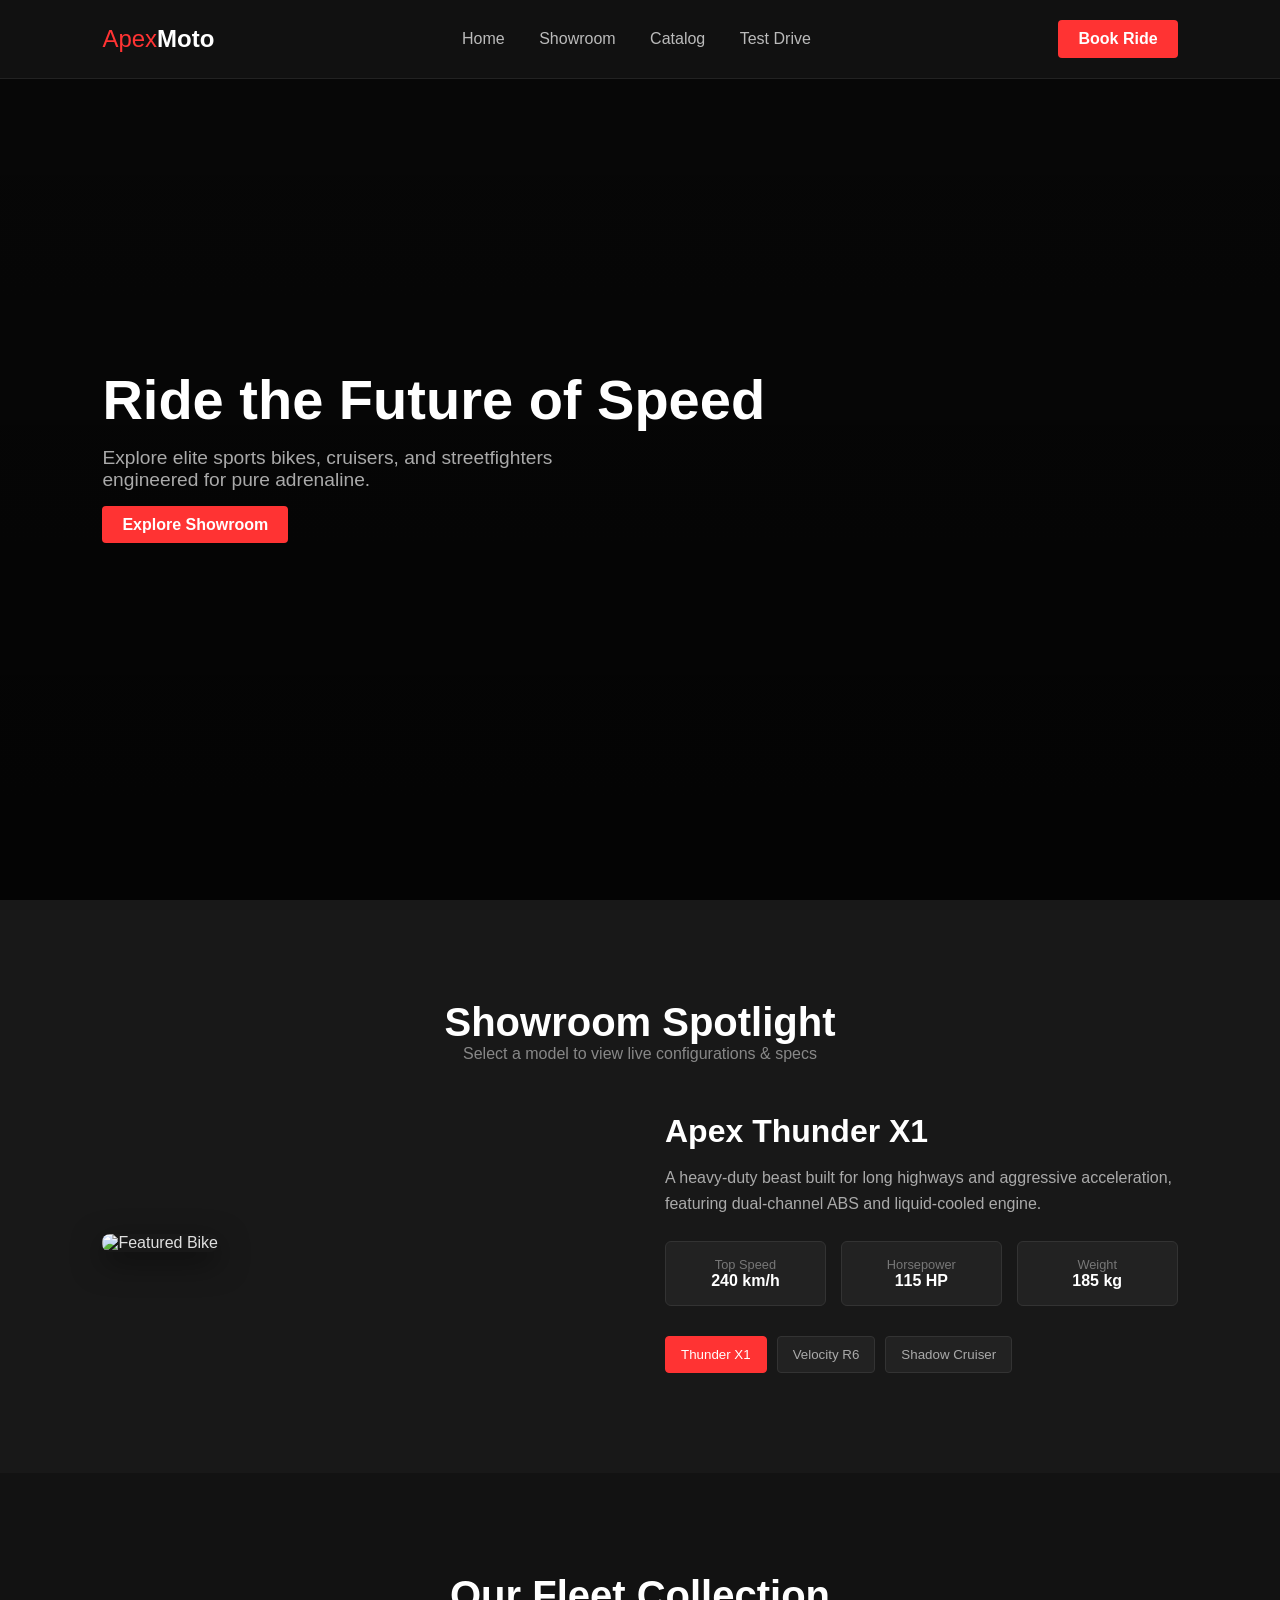
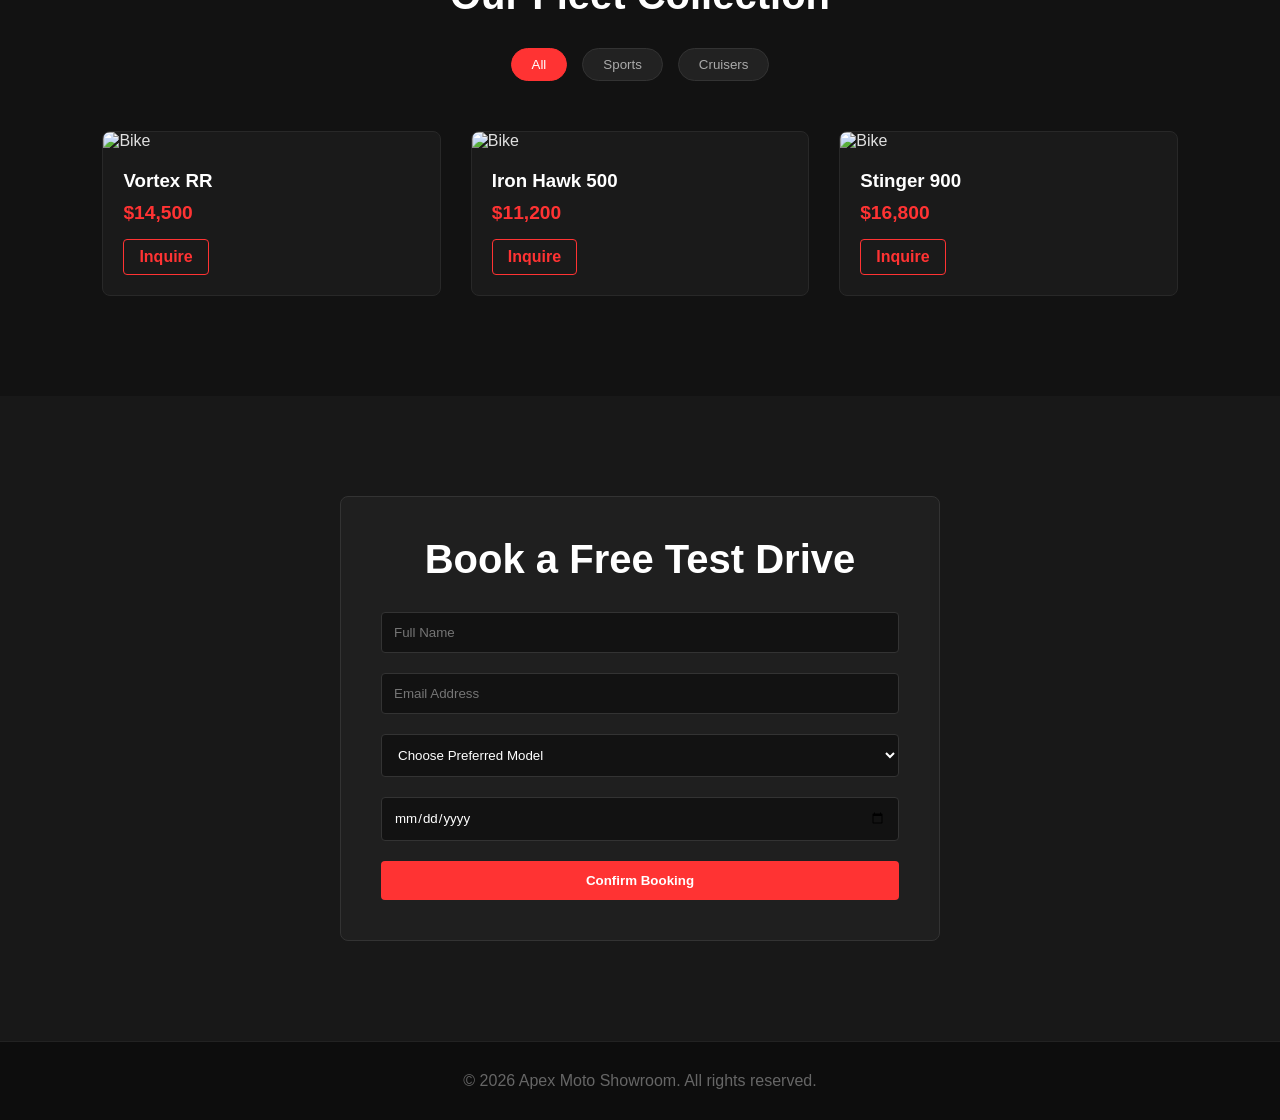
==== index.html @ da9d75af "Rename sample.html to index.html" ====
<!DOCTYPE html>
<html lang="en">
<head>
    <meta charset="UTF-8">
    <meta name="viewport" content="width=device-width, initial-scale=1.0">
    <title>Apex Moto | Premium Bike Showroom</title>
    <link rel="stylesheet" href="style.css">
    <!-- FontAwesome for Icons -->
    <link rel="stylesheet" href="https://cloudflare.com">
</head>
<body>

    <!-- Header / Navbar -->
    <header class="navbar">
        <div class="logo">
            <i class="fa-solid fa-motorcycle"></i> Apex<strong>Moto</strong>
        </div>
        <nav class="nav-links">
            <a href="#home">Home</a>
            <a href="#showroom">Showroom</a>
            <a href="#catalog">Catalog</a>
            <a href="#testdrive">Test Drive</a>
        </nav>
        <a href="#testdrive" class="cta-btn">Book Ride</a>
    </header>

    <!-- Hero Section -->
    <section id="home" class="hero">
        <div class="hero-content">
            <h1>Ride the Future of Speed</h1>
            <p>Explore elite sports bikes, cruisers, and streetfighters engineered for pure adrenaline.</p>
            <a href="#showroom" class="btn-primary">Explore Showroom</a>
        </div>
    </section>

    <!-- Interactive Showroom / Spotlight -->
    <section id="showroom" class="showroom-section">
        <h2>Showroom Spotlight</h2>
        <p class="section-subtitle">Select a model to view live configurations & specs</p>
        
        <div class="showroom-container">
            <div class="bike-display">
                <img id="active-bike-img" src="https://unsplash.com" alt="Featured Bike">
            </div>
            <div class="bike-details">
                <h3 id="bike-title">Apex Thunder X1</h3>
                <p id="bike-desc">A heavy-duty beast built for long highways and aggressive acceleration, featuring dual-channel ABS and liquid-cooled engine.</p>
                
                <div class="specs-grid">
                    <div class="spec-card">
                        <i class="fa-solid fa-gauge-high"></i>
                        <span>Top Speed</span>
                        <strong id="spec-speed">240 km/h</strong>
                    </div>
                    <div class="spec-card">
                        <i class="fa-solid fa-bolt"></i>
                        <span>Horsepower</span>
                        <strong id="spec-hp">115 HP</strong>
                    </div>
                    <div class="spec-card">
                        <i class="fa-solid fa-weight-scale"></i>
                        <span>Weight</span>
                        <strong id="spec-weight">185 kg</strong>
                    </div>
                </div>

                <div class="model-selector">
                    <button class="model-btn active" onclick="changeBike('thunder')">Thunder X1</button>
                    <button class="model-btn" onclick="changeBike('velocity')">Velocity R6</button>
                    <button class="model-btn" onclick="changeBike('shadow')">Shadow Cruiser</button>
                </div>
            </div>
        </div>
    </section>

    <!-- Filterable Catalog -->
    <section id="catalog" class="catalog-section">
        <h2>Our Fleet Collection</h2>
        <div class="filter-buttons">
            <button class="filter-btn active" onclick="filterCatalog('all')">All</button>
            <button class="filter-btn" onclick="filterCatalog('sports')">Sports</button>
            <button class="filter-btn" onclick="filterCatalog('cruiser')">Cruisers</button>
        </div>

        <div class="catalog-grid">
            <div class="catalog-card" data-category="sports">
                <img src="https://unsplash.com" alt="Bike">
                <div class="card-body">
                    <h3>Vortex RR</h3>
                    <p class="price">$14,500</p>
                    <a href="#testdrive" class="btn-outline">Inquire</a>
                </div>
            </div>
            <div class="catalog-card" data-category="cruiser">
                <img src="https://unsplash.com" alt="Bike">
                <div class="card-body">
                    <h3>Iron Hawk 500</h3>
                    <p class="price">$11,200</p>
                    <a href="#testdrive" class="btn-outline">Inquire</a>
                </div>
            </div>
            <div class="catalog-card" data-category="sports">
                <img src="https://unsplash.com" alt="Bike">
                <div class="card-body">
                    <h3>Stinger 900</h3>
                    <p class="price">$16,800</p>
                    <a href="#testdrive" class="btn-outline">Inquire</a>
                </div>
            </div>
        </div>
    </section>

    <!-- Test Drive Booking Form -->
    <section id="testdrive" class="testdrive-section">
        <div class="form-container">
            <h2>Book a Free Test Drive</h2>
            <form id="booking-form" onsubmit="handleBooking(event)">
                <div class="input-group">
                    <input type="text" id="name" placeholder="Full Name" required>
                </div>
                <div class="input-group">
                    <input type="email" id="email" placeholder="Email Address" required>
                </div>
                <div class="input-group">
                    <select id="selected-model" required>
                        <option value="">Choose Preferred Model</option>
                        <option value="Thunder X1">Apex Thunder X1</option>
                        <option value="Velocity R6">Velocity R6</option>
                        <option value="Shadow Cruiser">Shadow Cruiser</option>
                    </select>
                </div>
                <div class="input-group">
                    <input type="date" id="ride-date" required>
                </div>
                <button type="submit" class="btn-primary full-width">Confirm Booking</button>
            </form>
        </div>
    </section>

    <!-- Footer -->
    <footer>
        <p>&copy; 2026 Apex Moto Showroom. All rights reserved.</p>
    </footer>

    <script src="script.js"></script>
</body>
</html>
---- style.css ----
* {
    margin: 0;
    padding: 0;
    box-sizing: border-box;
    font-family: 'Segoe UI', Tahoma, Geneva, Verdana, sans-serif;
    scroll-behavior: smooth;
}

body {
    background-color: #121212;
    color: #e0e0e0;
}

/* Navbar */
.navbar {
    position: fixed;
    top: 0;
    left: 0;
    width: 100%;
    display: flex;
    justify-content: space-between;
    align-items: center;
    padding: 20px 8%;
    background: rgba(18, 18, 18, 0.95);
    border-bottom: 1px solid #222;
    z-index: 1000;
}

.logo {
    font-size: 1.5rem;
    color: #ff3333;
}

.logo strong {
    color: #fff;
}

.nav-links a {
    color: #bbb;
    text-decoration: none;
    margin: 0 15px;
    transition: color 0.3s;
}

.nav-links a:hover {
    color: #ff3333;
}

.cta-btn, .btn-primary {
    background-color: #ff3333;
    color: #fff;
    padding: 10px 20px;
    border-radius: 4px;
    text-decoration: none;
    font-weight: 600;
    border: none;
    cursor: pointer;
    transition: background 0.3s;
}

.cta-btn:hover, .btn-primary:hover {
    background-color: #e02828;
}

/* Hero Section */
.hero {
    height: 100vh;
    background: linear-gradient(rgba(0,0,0,0.6), rgba(0,0,0,0.8)), url('https://unsplash.com') center/cover no-repeat;
    display: flex;
    align-items: center;
    padding: 0 8%;
}

.hero-content h1 {
    font-size: 3.5rem;
    color: #fff;
    margin-bottom: 15px;
}

.hero-content p {
    font-size: 1.2rem;
    color: #aaa;
    margin-bottom: 25px;
    max-width: 500px;
}

/* Showroom Section */
.showroom-section {
    padding: 100px 8%;
    background-color: #181818;
}

.showroom-section h2, .catalog-section h2, .testdrive-section h2 {
    font-size: 2.5rem;
    text-align: center;
    color: #fff;
}

.section-subtitle {
    text-align: center;
    color: #888;
    margin-bottom: 50px;
}

.showroom-container {
    display: flex;
    gap: 50px;
    align-items: center;
}

.bike-display {
    flex: 1;
}

.bike-display img {
    width: 100%;
    border-radius: 8px;
    box-shadow: 0 10px 30px rgba(0,0,0,0.5);
    transition: opacity 0.4s ease;
}

.bike-details {
    flex: 1;
}

.bike-details h3 {
    font-size: 2rem;
    color: #fff;
    margin-bottom: 15px;
}

.bike-details p {
    color: #aaa;
    margin-bottom: 25px;
    line-height: 1.6;
}

.specs-grid {
    display: flex;
    gap: 15px;
    margin-bottom: 30px;
}

.spec-card {
    background: #222;
    padding: 15px;
    border-radius: 6px;
    flex: 1;
    text-align: center;
    border: 1px solid #333;
}

.spec-card i {
    color: #ff3333;
    font-size: 1.2rem;
    margin-bottom: 5px;
}

.spec-card span {
    display: block;
    font-size: 0.8rem;
    color: #777;
}

.spec-card strong {
    color: #fff;
    font-size: 1rem;
}

.model-selector {
    display: flex;
    gap: 10px;
}

.model-btn {
    background: #222;
    border: 1px solid #333;
    color: #aaa;
    padding: 10px 15px;
    border-radius: 4px;
    cursor: pointer;
    transition: all 0.3s;
}

.model-btn.active, .model-btn:hover {
    background: #ff3333;
    color: #fff;
    border-color: #ff3333;
}

/* Catalog Section */
.catalog-section {
    padding: 100px 8%;
}

.filter-buttons {
    display: flex;
    justify-content: center;
    gap: 15px;
    margin: 30px 0 50px;
}

.filter-btn {
    background: #222;
    color: #aaa;
    border: 1px solid #333;
    padding: 8px 20px;
    border-radius: 20px;
    cursor: pointer;
}

.filter-btn.active, .filter-btn:hover {
    background: #ff3333;
    color: #fff;
    border-color: #ff3333;
}

.catalog-grid {
    display: grid;
    grid-template-columns: repeat(auto-fit, minmax(280px, 1fr));
    gap: 30px;
}

.catalog-card {
    background: #1a1a1a;
    border-radius: 8px;
    overflow: hidden;
    border: 1px solid #282828;
    transition: transform 0.3s;
}

.catalog-card:hover {
    transform: translateY(-5px);
}

.catalog-card img {
    width: 100%;
    height: 200px;
    object-fit: cover;
}

.card-body {
    padding: 20px;
}

.card-body h3 {
    color: #fff;
    margin-bottom: 10px;
}

.card-body .price {
    color: #ff3333;
    font-size: 1.2rem;
    font-weight: bold;
    margin-bottom: 15px;
}

.btn-outline {
    display: inline-block;
    border: 1px solid #ff3333;
    color: #ff3333;
    padding: 8px 15px;
    border-radius: 4px;
    text-decoration: none;
    font-weight: 600;
    transition: all 0.3s;
}

.btn-outline:hover {
    background: #ff3333;
    color: #fff;
}

/* Test Drive Section */
.testdrive-section {
    padding: 100px 8%;
    background-color: #181818;
}

.form-container {
    max-width: 600px;
    margin: 0 auto;
    background: #1f1f1f;
    padding: 40px;
    border-radius: 8px;
    border: 1px solid #333;
}

.testdrive-section h2 {
    margin-bottom: 30px;
}

.input-group {
    margin-bottom: 20px;
}

.input-group input, .input-group select {
    width: 100%;
    padding: 12px;
    background: #121212;
    border: 1px solid #333;
    border-radius: 4px;
    color: #fff;
}

.full-width {
    width: 100%;
    padding: 12px;
}

footer {
    text-align: center;
    padding: 30px;
    background: #0d0d0d;
    color: #666;
    border-top: 1px solid #222;
}
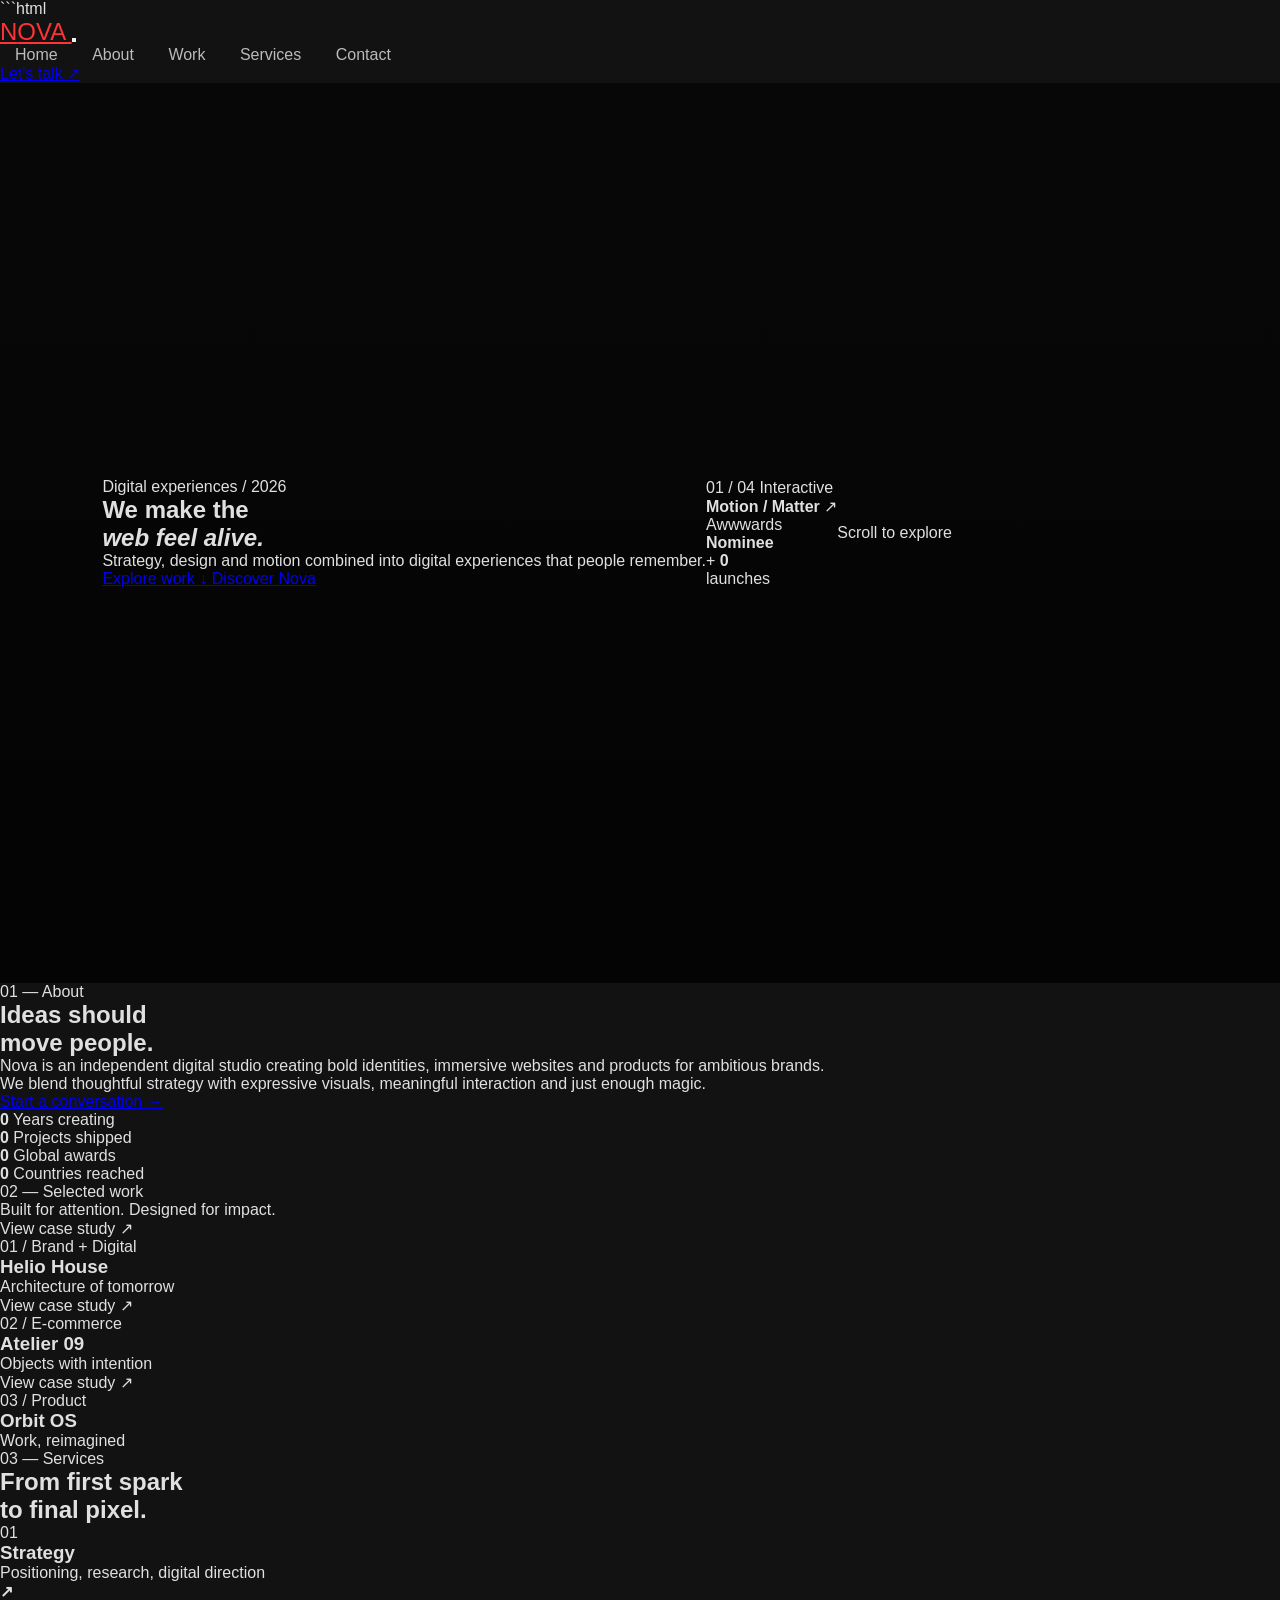
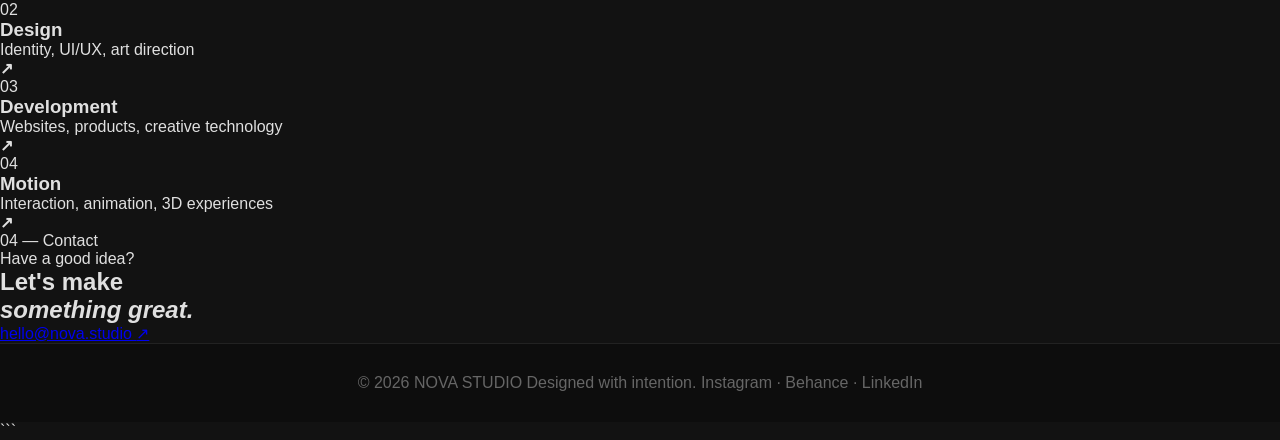
==== commit cc1b5f37: "Update index.html" ====
--- a/index.html
+++ b/index.html
@@ -1,147 +1,479 @@
+```html
 <!DOCTYPE html>
 <html lang="en">
 <head>
-    <meta charset="UTF-8">
-    <meta name="viewport" content="width=device-width, initial-scale=1.0">
-    <title>Apex Moto | Premium Bike Showroom</title>
-    <link rel="stylesheet" href="style.css">
-    <!-- FontAwesome for Icons -->
-    <link rel="stylesheet" href="https://cloudflare.com">
+  <meta charset="UTF-8">
+  <meta name="viewport" content="width=device-width, initial-scale=1.0">
+
+  <meta
+    name="description"
+    content="Nova — Creative Digital Studio"
+  >
+
+  <title>Nova — Creative Digital Studio</title>
+
+  <link rel="stylesheet" href="style.css">
 </head>
+
 <body>
 
-    <!-- Header / Navbar -->
-    <header class="navbar">
-        <div class="logo">
-            <i class="fa-solid fa-motorcycle"></i> Apex<strong>Moto</strong>
-        </div>
-        <nav class="nav-links">
-            <a href="#home">Home</a>
-            <a href="#showroom">Showroom</a>
-            <a href="#catalog">Catalog</a>
-            <a href="#testdrive">Test Drive</a>
-        </nav>
-        <a href="#testdrive" class="cta-btn">Book Ride</a>
-    </header>
-
-    <!-- Hero Section -->
-    <section id="home" class="hero">
-        <div class="hero-content">
-            <h1>Ride the Future of Speed</h1>
-            <p>Explore elite sports bikes, cruisers, and streetfighters engineered for pure adrenaline.</p>
-            <a href="#showroom" class="btn-primary">Explore Showroom</a>
-        </div>
+  <!-- Custom Cursor -->
+  <div class="cursor-dot"></div>
+  <div class="cursor-ring"></div>
+
+  <!-- Animated Background -->
+  <div class="background">
+    <div class="grid"></div>
+
+    <div class="orb orb-1"></div>
+    <div class="orb orb-2"></div>
+    <div class="orb orb-3"></div>
+
+    <div class="noise"></div>
+  </div>
+
+  <!-- Navigation -->
+  <header class="nav">
+
+    <a href="#home" class="logo magnetic">
+      N<span>O</span>VA
+    </a>
+
+    <button class="menu-toggle" aria-label="Toggle menu">
+      <span></span>
+      <span></span>
+    </button>
+
+    <nav class="nav-links">
+      <a href="#home" class="active">Home</a>
+      <a href="#about">About</a>
+      <a href="#work">Work</a>
+      <a href="#services">Services</a>
+      <a href="#contact">Contact</a>
+    </nav>
+
+    <a href="#contact" class="nav-cta magnetic">
+      Let's talk <span>↗</span>
+    </a>
+
+  </header>
+
+
+  <main>
+
+    <!-- HERO -->
+    <section id="home" class="hero section">
+
+      <div class="hero-copy reveal">
+
+        <p class="eyebrow">
+          <span class="pulse"></span>
+          Digital experiences / 2026
+        </p>
+
+        <h1>
+          We make the<br>
+          <em>web feel alive.</em>
+        </h1>
+
+        <p class="hero-text">
+          Strategy, design and motion combined into digital
+          experiences that people remember.
+        </p>
+
+        <div class="hero-actions">
+
+          <a href="#work" class="button primary magnetic">
+            Explore work <span>↓</span>
+          </a>
+
+          <a href="#about" class="button ghost">
+            Discover Nova
+          </a>
+
+        </div>
+
+      </div>
+
+
+      <div class="hero-visual reveal delay-2">
+
+        <div class="floating-card card-main">
+
+          <div class="card-top">
+            <span>01 / 04</span>
+            <span>Interactive</span>
+          </div>
+
+          <div class="sphere">
+
+            <div class="sphere-core"></div>
+
+            <i></i>
+            <i></i>
+            <i></i>
+
+          </div>
+
+          <div class="card-bottom">
+            <strong>Motion / Matter</strong>
+            <span>↗</span>
+          </div>
+
+        </div>
+
+
+        <div class="mini-card mini-1">
+          Awwwards<br>
+          <strong>Nominee</strong>
+        </div>
+
+        <div class="mini-card mini-2">
+          +
+          <strong class="counter" data-target="48">0</strong>
+          <br>
+          launches
+        </div>
+
+      </div>
+
+
+      <div class="scroll-cue">
+        <span></span>
+        Scroll to explore
+      </div>
+
     </section>
 
-    <!-- Interactive Showroom / Spotlight -->
-    <section id="showroom" class="showroom-section">
-        <h2>Showroom Spotlight</h2>
-        <p class="section-subtitle">Select a model to view live configurations & specs</p>
-        
-        <div class="showroom-container">
-            <div class="bike-display">
-                <img id="active-bike-img" src="https://unsplash.com" alt="Featured Bike">
-            </div>
-            <div class="bike-details">
-                <h3 id="bike-title">Apex Thunder X1</h3>
-                <p id="bike-desc">A heavy-duty beast built for long highways and aggressive acceleration, featuring dual-channel ABS and liquid-cooled engine.</p>
-                
-                <div class="specs-grid">
-                    <div class="spec-card">
-                        <i class="fa-solid fa-gauge-high"></i>
-                        <span>Top Speed</span>
-                        <strong id="spec-speed">240 km/h</strong>
-                    </div>
-                    <div class="spec-card">
-                        <i class="fa-solid fa-bolt"></i>
-                        <span>Horsepower</span>
-                        <strong id="spec-hp">115 HP</strong>
-                    </div>
-                    <div class="spec-card">
-                        <i class="fa-solid fa-weight-scale"></i>
-                        <span>Weight</span>
-                        <strong id="spec-weight">185 kg</strong>
-                    </div>
-                </div>
-
-                <div class="model-selector">
-                    <button class="model-btn active" onclick="changeBike('thunder')">Thunder X1</button>
-                    <button class="model-btn" onclick="changeBike('velocity')">Velocity R6</button>
-                    <button class="model-btn" onclick="changeBike('shadow')">Shadow Cruiser</button>
-                </div>
-            </div>
-        </div>
+
+    <!-- ABOUT -->
+    <section id="about" class="section about">
+
+      <div class="section-label reveal">
+        01 — About
+      </div>
+
+      <div class="about-content">
+
+        <h2 class="reveal">
+          Ideas should<br>
+          <span>move people.</span>
+        </h2>
+
+        <div class="about-right reveal delay-1">
+
+          <p>
+            Nova is an independent digital studio creating bold
+            identities, immersive websites and products for
+            ambitious brands.
+          </p>
+
+          <p>
+            We blend thoughtful strategy with expressive visuals,
+            meaningful interaction and just enough magic.
+          </p>
+
+          <a href="#contact" class="text-link">
+            Start a conversation
+            <span>→</span>
+          </a>
+
+        </div>
+
+      </div>
+
+
+      <div class="stats reveal">
+
+        <div>
+          <strong class="counter" data-target="12">0</strong>
+          <span>Years creating</span>
+        </div>
+
+        <div>
+          <strong class="counter" data-target="48">0</strong>
+          <span>Projects shipped</span>
+        </div>
+
+        <div>
+          <strong class="counter" data-target="19">0</strong>
+          <span>Global awards</span>
+        </div>
+
+        <div>
+          <strong class="counter" data-target="14">0</strong>
+          <span>Countries reached</span>
+        </div>
+
+      </div>
+
     </section>
 
-    <!-- Filterable Catalog -->
-    <section id="catalog" class="catalog-section">
-        <h2>Our Fleet Collection</h2>
-        <div class="filter-buttons">
-            <button class="filter-btn active" onclick="filterCatalog('all')">All</button>
-            <button class="filter-btn" onclick="filterCatalog('sports')">Sports</button>
-            <button class="filter-btn" onclick="filterCatalog('cruiser')">Cruisers</button>
-        </div>
-
-        <div class="catalog-grid">
-            <div class="catalog-card" data-category="sports">
-                <img src="https://unsplash.com" alt="Bike">
-                <div class="card-body">
-                    <h3>Vortex RR</h3>
-                    <p class="price">$14,500</p>
-                    <a href="#testdrive" class="btn-outline">Inquire</a>
-                </div>
-            </div>
-            <div class="catalog-card" data-category="cruiser">
-                <img src="https://unsplash.com" alt="Bike">
-                <div class="card-body">
-                    <h3>Iron Hawk 500</h3>
-                    <p class="price">$11,200</p>
-                    <a href="#testdrive" class="btn-outline">Inquire</a>
-                </div>
-            </div>
-            <div class="catalog-card" data-category="sports">
-                <img src="https://unsplash.com" alt="Bike">
-                <div class="card-body">
-                    <h3>Stinger 900</h3>
-                    <p class="price">$16,800</p>
-                    <a href="#testdrive" class="btn-outline">Inquire</a>
-                </div>
-            </div>
-        </div>
+
+    <!-- WORK -->
+    <section id="work" class="section work">
+
+      <div class="section-head reveal">
+
+        <div class="section-label">
+          02 — Selected work
+        </div>
+
+        <p>
+          Built for attention. Designed for impact.
+        </p>
+
+      </div>
+
+
+      <div class="projects">
+
+        <!-- Project 1 -->
+        <article class="project project-large reveal">
+
+          <div class="project-image image-a">
+
+            <div class="project-shape"></div>
+
+            <span>
+              View case study ↗
+            </span>
+
+          </div>
+
+          <div class="project-info">
+
+            <span>
+              01 / Brand + Digital
+            </span>
+
+            <h3>
+              Helio House
+            </h3>
+
+            <p>
+              Architecture of tomorrow
+            </p>
+
+          </div>
+
+        </article>
+
+
+        <!-- Project 2 -->
+        <article class="project reveal delay-1">
+
+          <div class="project-image image-b">
+
+            <div class="project-shape"></div>
+
+            <span>
+              View case study ↗
+            </span>
+
+          </div>
+
+          <div class="project-info">
+
+            <span>
+              02 / E-commerce
+            </span>
+
+            <h3>
+              Atelier 09
+            </h3>
+
+            <p>
+              Objects with intention
+            </p>
+
+          </div>
+
+        </article>
+
+
+        <!-- Project 3 -->
+        <article class="project reveal delay-2">
+
+          <div class="project-image image-c">
+
+            <div class="project-shape"></div>
+
+            <span>
+              View case study ↗
+            </span>
+
+          </div>
+
+          <div class="project-info">
+
+            <span>
+              03 / Product
+            </span>
+
+            <h3>
+              Orbit OS
+            </h3>
+
+            <p>
+              Work, reimagined
+            </p>
+
+          </div>
+
+        </article>
+
+      </div>
+
     </section>
 
-    <!-- Test Drive Booking Form -->
-    <section id="testdrive" class="testdrive-section">
-        <div class="form-container">
-            <h2>Book a Free Test Drive</h2>
-            <form id="booking-form" onsubmit="handleBooking(event)">
-                <div class="input-group">
-                    <input type="text" id="name" placeholder="Full Name" required>
-                </div>
-                <div class="input-group">
-                    <input type="email" id="email" placeholder="Email Address" required>
-                </div>
-                <div class="input-group">
-                    <select id="selected-model" required>
-                        <option value="">Choose Preferred Model</option>
-                        <option value="Thunder X1">Apex Thunder X1</option>
-                        <option value="Velocity R6">Velocity R6</option>
-                        <option value="Shadow Cruiser">Shadow Cruiser</option>
-                    </select>
-                </div>
-                <div class="input-group">
-                    <input type="date" id="ride-date" required>
-                </div>
-                <button type="submit" class="btn-primary full-width">Confirm Booking</button>
-            </form>
-        </div>
+
+    <!-- SERVICES -->
+    <section id="services" class="section services">
+
+      <div class="section-label reveal">
+        03 — Services
+      </div>
+
+      <h2 class="reveal">
+        From first spark<br>
+        to <span>final pixel.</span>
+      </h2>
+
+
+      <div class="service-list">
+
+        <div class="service reveal">
+
+          <span>01</span>
+
+          <h3>
+            Strategy
+          </h3>
+
+          <p>
+            Positioning, research, digital direction
+          </p>
+
+          <b>↗</b>
+
+        </div>
+
+
+        <div class="service reveal">
+
+          <span>02</span>
+
+          <h3>
+            Design
+          </h3>
+
+          <p>
+            Identity, UI/UX, art direction
+          </p>
+
+          <b>↗</b>
+
+        </div>
+
+
+        <div class="service reveal">
+
+          <span>03</span>
+
+          <h3>
+            Development
+          </h3>
+
+          <p>
+            Websites, products, creative technology
+          </p>
+
+          <b>↗</b>
+
+        </div>
+
+
+        <div class="service reveal">
+
+          <span>04</span>
+
+          <h3>
+            Motion
+          </h3>
+
+          <p>
+            Interaction, animation, 3D experiences
+          </p>
+
+          <b>↗</b>
+
+        </div>
+
+      </div>
+
     </section>
 
-    <!-- Footer -->
-    <footer>
-        <p>&copy; 2026 Apex Moto Showroom. All rights reserved.</p>
-    </footer>
-
-    <script src="script.js"></script>
+
+    <!-- CONTACT -->
+    <section id="contact" class="section contact">
+
+      <div class="contact-glow"></div>
+
+      <div class="section-label reveal">
+        04 — Contact
+      </div>
+
+
+      <div class="contact-content reveal">
+
+        <p class="eyebrow">
+          Have a good idea?
+        </p>
+
+        <h2>
+          Let's make<br>
+          <em>something great.</em>
+        </h2>
+
+        <a
+          href="mailto:hello@nova.studio"
+          class="email magnetic"
+        >
+          hello@nova.studio
+          <span>↗</span>
+        </a>
+
+      </div>
+
+
+      <footer>
+
+        <span>
+          © 2026 NOVA STUDIO
+        </span>
+
+        <span>
+          Designed with intention.
+        </span>
+
+        <span>
+          Instagram · Behance · LinkedIn
+        </span>
+
+      </footer>
+
+    </section>
+
+  </main>
+
+
+  <!-- Scroll Progress -->
+  <div class="progress"></div>
+
+
+  <script src="script.js"></script>
+
 </body>
 </html>
+```
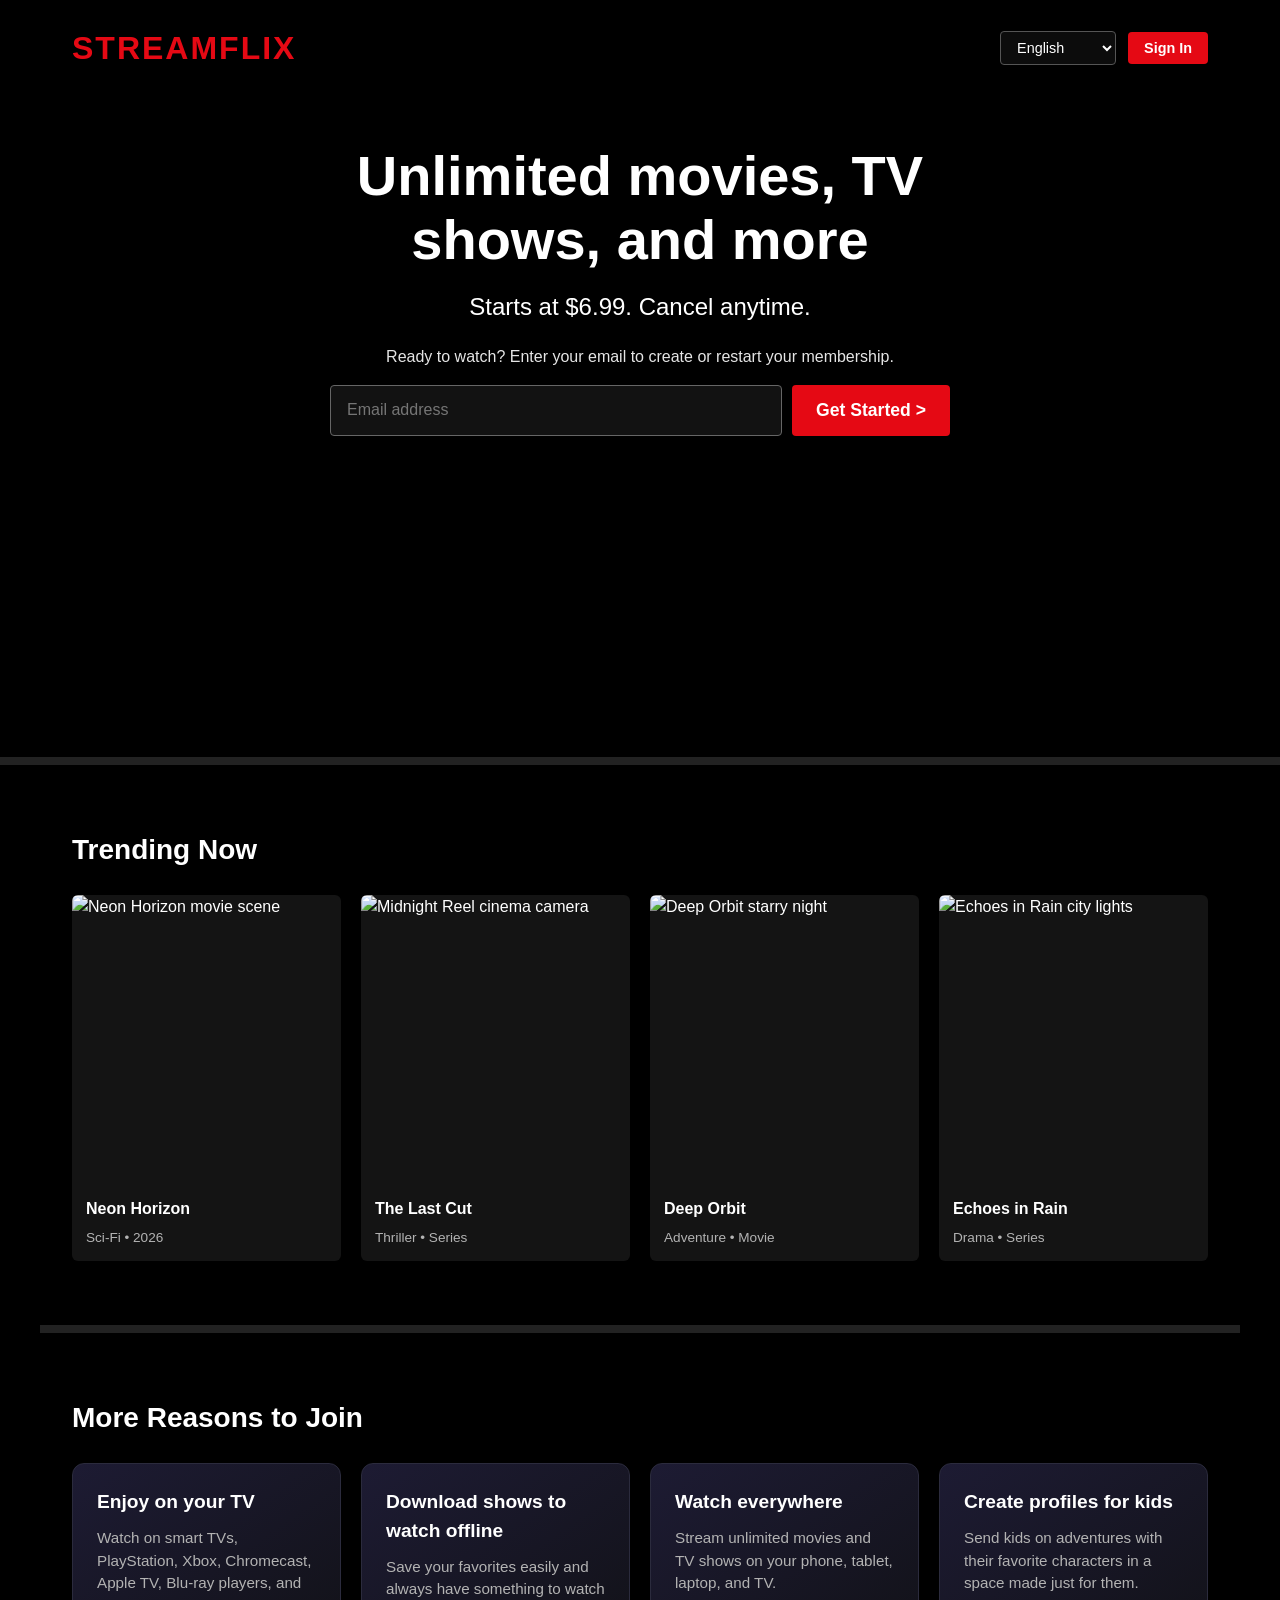
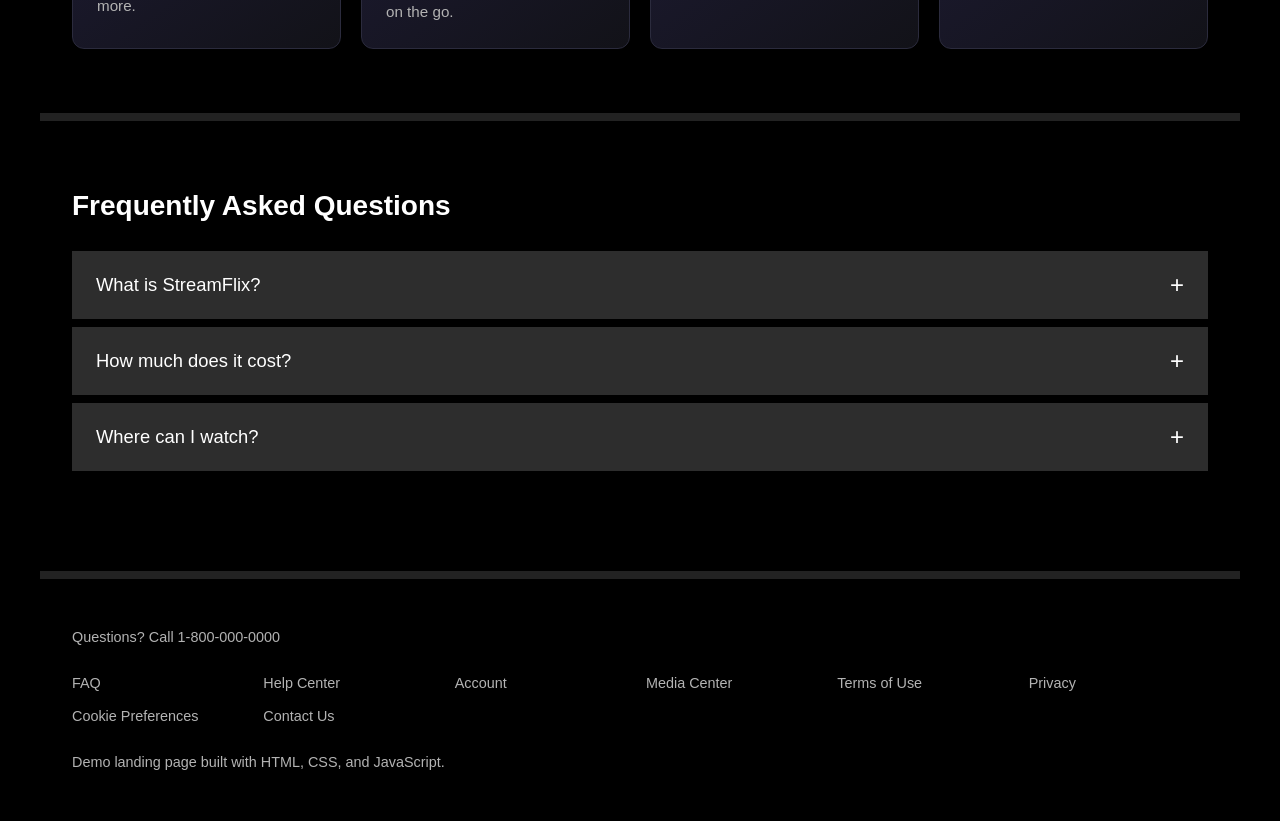
==== commit b2f33d45: "Update HTML structure and content for StreamFlix" ====
--- a/index.html
+++ b/index.html
@@ -1,479 +1,475 @@
-```html
 <!DOCTYPE html>
 <html lang="en">
 <head>
-  <meta charset="UTF-8">
-  <meta name="viewport" content="width=device-width, initial-scale=1.0">
-
-  <meta
-    name="description"
-    content="Nova — Creative Digital Studio"
-  >
-
-  <title>Nova — Creative Digital Studio</title>
-
-  <link rel="stylesheet" href="style.css">
+  <meta charset="UTF-8" />
+  <meta name="viewport" content="width=device-width, initial-scale=1.0" />
+  <title>StreamFlix — Watch TV Shows Online, Watch Movies Online</title>
+  <style>
+    :root {
+      --bg-dark: #000000;
+      --bg-card: #141414;
+      --bg-faq: #2d2d2d;
+      --bg-faq-hover: #414141;
+      --accent-red: #e50914;
+      --accent-red-hover: #f40612;
+      --text-main: #ffffff;
+      --text-muted: #b3b3b3;
+      --border-subtle: #222222;
+    }
+
+    * {
+      box-sizing: border-box;
+      margin: 0;
+      padding: 0;
+    }
+
+    body {
+      font-family: -apple-system, BlinkMacSystemFont, "Segoe UI", Roboto, Helvetica, Arial, sans-serif;
+      background-color: var(--bg-dark);
+      color: var(--text-main);
+      line-height: 1.5;
+    }
+
+    /* Hero Section */
+    .hero {
+      position: relative;
+      min-height: 85vh;
+      background:
+        linear-gradient(to top, rgba(0, 0, 0, 0.9) 0%, rgba(0, 0, 0, 0.45) 50%, rgba(0, 0, 0, 0.85) 100%),
+        url("https://images.unsplash.com/photo-1574267432553-4b4628081c31?auto=format&fit=crop&w=1600&q=80") center/cover no-repeat;
+      border-bottom: 8px solid var(--border-subtle);
+      display: flex;
+      flex-direction: column;
+    }
+
+    /* Navbar */
+    .navbar {
+      display: flex;
+      justify-content: space-between;
+      align-items: center;
+      max-width: 1200px;
+      width: 100%;
+      margin: 0 auto;
+      padding: 24px 32px;
+    }
+
+    .logo {
+      font-size: 2rem;
+      font-weight: 900;
+      letter-spacing: 2px;
+      color: var(--accent-red);
+      text-transform: uppercase;
+      text-decoration: none;
+    }
+
+    .nav-actions {
+      display: flex;
+      gap: 12px;
+      align-items: center;
+    }
+
+    .lang-select {
+      background-color: rgba(15, 15, 15, 0.8);
+      color: var(--text-main);
+      border: 1px solid #555;
+      padding: 7px 12px;
+      border-radius: 4px;
+      font-size: 0.9rem;
+    }
+
+    .btn-signin {
+      background-color: var(--accent-red);
+      color: var(--text-main);
+      border: none;
+      padding: 8px 16px;
+      border-radius: 4px;
+      font-weight: 600;
+      font-size: 0.9rem;
+      cursor: pointer;
+    }
+
+    .btn-signin:hover {
+      background-color: var(--accent-red-hover);
+    }
+
+    /* Hero Content */
+    .hero-content {
+      flex: 1;
+      max-width: 780px;
+      margin: auto;
+      padding: 48px 24px;
+      text-align: center;
+    }
+
+    .hero-content h1 {
+      font-size: clamp(2rem, 5vw, 3.5rem);
+      font-weight: 900;
+      line-height: 1.15;
+      margin-bottom: 16px;
+    }
+
+    .hero-content p.subtitle {
+      font-size: clamp(1.1rem, 2.2vw, 1.5rem);
+      margin-bottom: 20px;
+    }
+
+    .hero-content p.cta-caption {
+      font-size: 1rem;
+      color: #e5e5e5;
+      margin-bottom: 16px;
+    }
+
+    /* Signup Form */
+    .signup-form {
+      display: flex;
+      flex-wrap: wrap;
+      justify-content: center;
+      gap: 10px;
+      max-width: 620px;
+      margin: 0 auto;
+    }
+
+    .signup-form input[type="email"] {
+      flex: 1 1 320px;
+      padding: 15px 16px;
+      font-size: 1rem;
+      color: var(--text-main);
+      background-color: rgba(22, 22, 22, 0.85);
+      border: 1px solid #666;
+      border-radius: 4px;
+    }
+
+    .signup-form input[type="email"]:focus {
+      outline: 2px solid var(--text-main);
+      outline-offset: 1px;
+    }
+
+    .btn-get-started {
+      background-color: var(--accent-red);
+      color: var(--text-main);
+      border: none;
+      padding: 15px 24px;
+      font-size: 1.1rem;
+      font-weight: 700;
+      border-radius: 4px;
+      cursor: pointer;
+    }
+
+    .btn-get-started:hover {
+      background-color: var(--accent-red-hover);
+    }
+
+    .form-message {
+      width: 100%;
+      margin-top: 10px;
+      font-size: 0.95rem;
+      color: #46d369;
+      min-height: 22px;
+    }
+
+    /* Trending / Catalog Row */
+    .section {
+      max-width: 1200px;
+      margin: 0 auto;
+      padding: 64px 32px;
+      border-bottom: 8px solid var(--border-subtle);
+    }
+
+    .section h2 {
+      font-size: 1.75rem;
+      margin-bottom: 24px;
+    }
+
+    .card-grid {
+      display: grid;
+      grid-template-columns: repeat(auto-fit, minmax(210px, 1fr));
+      gap: 20px;
+    }
+
+    .poster-card {
+      background-color: var(--bg-card);
+      border-radius: 6px;
+      overflow: hidden;
+      transition: transform 0.25s ease;
+    }
+
+    .poster-card:hover {
+      transform: translateY(-6px);
+    }
+
+    .poster-card img {
+      width: 100%;
+      height: 290px;
+      object-fit: cover;
+      display: block;
+    }
+
+    .poster-info {
+      padding: 12px 14px;
+    }
+
+    .poster-info h3 {
+      font-size: 1rem;
+      margin-bottom: 4px;
+    }
+
+    .poster-info span {
+      font-size: 0.85rem;
+      color: var(--text-muted);
+    }
+
+    /* Features Grid */
+    .features-grid {
+      display: grid;
+      grid-template-columns: repeat(auto-fit, minmax(240px, 1fr));
+      gap: 20px;
+    }
+
+    .feature-box {
+      background: linear-gradient(145deg, #1d1b33, #121218);
+      border: 1px solid #2b2b3d;
+      border-radius: 12px;
+      padding: 24px;
+    }
+
+    .feature-box h3 {
+      font-size: 1.2rem;
+      margin-bottom: 10px;
+    }
+
+    .feature-box p {
+      color: var(--text-muted);
+      font-size: 0.95rem;
+    }
+
+    /* FAQ Accordion */
+    .faq-list {
+      display: flex;
+      flex-direction: column;
+      gap: 8px;
+      margin-bottom: 36px;
+    }
+
+    .faq-question {
+      width: 100%;
+      text-align: left;
+      background-color: var(--bg-faq);
+      color: var(--text-main);
+      border: none;
+      padding: 20px 24px;
+      font-size: 1.15rem;
+      display: flex;
+      justify-content: space-between;
+      align-items: center;
+      cursor: pointer;
+    }
+
+    .faq-question:hover {
+      background-color: var(--bg-faq-hover);
+    }
+
+    .faq-answer {
+      display: none;
+      background-color: var(--bg-faq);
+      border-top: 1px solid var(--bg-dark);
+      padding: 20px 24px;
+      color: #e5e5e5;
+      font-size: 1rem;
+    }
+
+    .faq-item.open .faq-answer {
+      display: block;
+    }
+
+    .faq-item.open .faq-icon {
+      transform: rotate(45deg);
+    }
+
+    .faq-icon {
+      font-size: 1.5rem;
+      transition: transform 0.2s ease;
+    }
+
+    /* Footer */
+    footer {
+      max-width: 1200px;
+      margin: 0 auto;
+      padding: 48px 32px;
+      color: var(--text-muted);
+      font-size: 0.9rem;
+    }
+
+    .footer-links {
+      display: grid;
+      grid-template-columns: repeat(auto-fit, minmax(160px, 1fr));
+      gap: 12px;
+      list-style: none;
+      margin: 24px 0;
+    }
+
+    .footer-links a {
+      color: var(--text-muted);
+      text-decoration: none;
+    }
+
+    .footer-links a:hover {
+      text-decoration: underline;
+    }
+  </style>
 </head>
-
 <body>
-
-  <!-- Custom Cursor -->
-  <div class="cursor-dot"></div>
-  <div class="cursor-ring"></div>
-
-  <!-- Animated Background -->
-  <div class="background">
-    <div class="grid"></div>
-
-    <div class="orb orb-1"></div>
-    <div class="orb orb-2"></div>
-    <div class="orb orb-3"></div>
-
-    <div class="noise"></div>
-  </div>
-
-  <!-- Navigation -->
-  <header class="nav">
-
-    <a href="#home" class="logo magnetic">
-      N<span>O</span>VA
-    </a>
-
-    <button class="menu-toggle" aria-label="Toggle menu">
-      <span></span>
-      <span></span>
-    </button>
-
-    <nav class="nav-links">
-      <a href="#home" class="active">Home</a>
-      <a href="#about">About</a>
-      <a href="#work">Work</a>
-      <a href="#services">Services</a>
-      <a href="#contact">Contact</a>
+  <header class="hero">
+    <nav class="navbar" aria-label="Primary Navigation">
+      <a href="#" class="logo">STREAMFLIX</a>
+      <div class="nav-actions">
+        <select class="lang-select" aria-label="Select Language">
+          <option value="en">English</option>
+          <option value="hi">Hindi</option>
+          <option value="ml">Malayalam</option>
+        </select>
+        <button type="button" class="btn-signin" onclick="alert('Demo sign-in modal triggered.')">Sign In</button>
+      </div>
     </nav>
 
-    <a href="#contact" class="nav-cta magnetic">
-      Let's talk <span>↗</span>
-    </a>
-
+    <div class="hero-content">
+      <h1>Unlimited movies, TV shows, and more</h1>
+      <p class="subtitle">Starts at $6.99. Cancel anytime.</p>
+      <p class="cta-caption">Ready to watch? Enter your email to create or restart your membership.</p>
+
+      <form class="signup-form" id="signupForm">
+        <input type="email" id="emailInput" placeholder="Email address" aria-label="Email address" required />
+        <button type="submit" class="btn-get-started">Get Started &gt;</button>
+        <div class="form-message" id="formMessage" role="status"></div>
+      </form>
+    </div>
   </header>
 
-
   <main>
-
-    <!-- HERO -->
-    <section id="home" class="hero section">
-
-      <div class="hero-copy reveal">
-
-        <p class="eyebrow">
-          <span class="pulse"></span>
-          Digital experiences / 2026
-        </p>
-
-        <h1>
-          We make the<br>
-          <em>web feel alive.</em>
-        </h1>
-
-        <p class="hero-text">
-          Strategy, design and motion combined into digital
-          experiences that people remember.
-        </p>
-
-        <div class="hero-actions">
-
-          <a href="#work" class="button primary magnetic">
-            Explore work <span>↓</span>
-          </a>
-
-          <a href="#about" class="button ghost">
-            Discover Nova
-          </a>
-
-        </div>
-
+    <section class="section">
+      <h2>Trending Now</h2>
+      <div class="card-grid">
+        <article class="poster-card">
+          <img src="https://images.unsplash.com/photo-1536440136628-849c177e76a1?auto=format&fit=crop&w=600&q=80" alt="Neon Horizon movie scene" />
+          <div class="poster-info">
+            <h3>Neon Horizon</h3>
+            <span>Sci-Fi • 2026</span>
+          </div>
+        </article>
+        <article class="poster-card">
+          <img src="https://images.unsplash.com/photo-1485846234645-a62644f84728?auto=format&fit=crop&w=600&q=80" alt="Midnight Reel cinema camera" />
+          <div class="poster-info">
+            <h3>The Last Cut</h3>
+            <span>Thriller • Series</span>
+          </div>
+        </article>
+        <article class="poster-card">
+          <img src="https://images.unsplash.com/photo-1518709268805-4e9042af9f23?auto=format&fit=crop&w=600&q=80" alt="Deep Orbit starry night" />
+          <div class="poster-info">
+            <h3>Deep Orbit</h3>
+            <span>Adventure • Movie</span>
+          </div>
+        </article>
+        <article class="poster-card">
+          <img src="https://images.unsplash.com/photo-1478720568477-152d9b164e26?auto=format&fit=crop&w=600&q=80" alt="Echoes in Rain city lights" />
+          <div class="poster-info">
+            <h3>Echoes in Rain</h3>
+            <span>Drama • Series</span>
+          </div>
+        </article>
       </div>
-
-
-      <div class="hero-visual reveal delay-2">
-
-        <div class="floating-card card-main">
-
-          <div class="card-top">
-            <span>01 / 04</span>
-            <span>Interactive</span>
-          </div>
-
-          <div class="sphere">
-
-            <div class="sphere-core"></div>
-
-            <i></i>
-            <i></i>
-            <i></i>
-
-          </div>
-
-          <div class="card-bottom">
-            <strong>Motion / Matter</strong>
-            <span>↗</span>
-          </div>
-
-        </div>
-
-
-        <div class="mini-card mini-1">
-          Awwwards<br>
-          <strong>Nominee</strong>
-        </div>
-
-        <div class="mini-card mini-2">
-          +
-          <strong class="counter" data-target="48">0</strong>
-          <br>
-          launches
-        </div>
-
+    </section>
+
+    <section class="section">
+      <h2>More Reasons to Join</h2>
+      <div class="features-grid">
+        <div class="feature-box">
+          <h3>Enjoy on your TV</h3>
+          <p>Watch on smart TVs, PlayStation, Xbox, Chromecast, Apple TV, Blu-ray players, and more.</p>
+        </div>
+        <div class="feature-box">
+          <h3>Download shows to watch offline</h3>
+          <p>Save your favorites easily and always have something to watch on the go.</p>
+        </div>
+        <div class="feature-box">
+          <h3>Watch everywhere</h3>
+          <p>Stream unlimited movies and TV shows on your phone, tablet, laptop, and TV.</p>
+        </div>
+        <div class="feature-box">
+          <h3>Create profiles for kids</h3>
+          <p>Send kids on adventures with their favorite characters in a space made just for them.</p>
+        </div>
       </div>
-
-
-      <div class="scroll-cue">
-        <span></span>
-        Scroll to explore
+    </section>
+
+    <section class="section">
+      <h2>Frequently Asked Questions</h2>
+      <div class="faq-list">
+        <div class="faq-item">
+          <button type="button" class="faq-question">
+            <span>What is StreamFlix?</span>
+            <span class="faq-icon">+</span>
+          </button>
+          <div class="faq-answer">
+            StreamFlix is a streaming service offering award-winning TV shows, movies, anime, documentaries, and more on thousands of internet-connected devices.
+          </div>
+        </div>
+        <div class="faq-item">
+          <button type="button" class="faq-question">
+            <span>How much does it cost?</span>
+            <span class="faq-icon">+</span>
+          </button>
+          <div class="faq-answer">
+            Watch on your smartphone, tablet, smart TV, laptop, or streaming device for one fixed monthly fee with no contracts.
+          </div>
+        </div>
+        <div class="faq-item">
+          <button type="button" class="faq-question">
+            <span>Where can I watch?</span>
+            <span class="faq-icon">+</span>
+          </button>
+          <div class="faq-answer">
+            Watch anywhere, anytime, on the web or on any device with the app installed, including offline downloads on supported mobile devices.
+          </div>
+        </div>
       </div>
-
     </section>
-
-
-    <!-- ABOUT -->
-    <section id="about" class="section about">
-
-      <div class="section-label reveal">
-        01 — About
-      </div>
-
-      <div class="about-content">
-
-        <h2 class="reveal">
-          Ideas should<br>
-          <span>move people.</span>
-        </h2>
-
-        <div class="about-right reveal delay-1">
-
-          <p>
-            Nova is an independent digital studio creating bold
-            identities, immersive websites and products for
-            ambitious brands.
-          </p>
-
-          <p>
-            We blend thoughtful strategy with expressive visuals,
-            meaningful interaction and just enough magic.
-          </p>
-
-          <a href="#contact" class="text-link">
-            Start a conversation
-            <span>→</span>
-          </a>
-
-        </div>
-
-      </div>
-
-
-      <div class="stats reveal">
-
-        <div>
-          <strong class="counter" data-target="12">0</strong>
-          <span>Years creating</span>
-        </div>
-
-        <div>
-          <strong class="counter" data-target="48">0</strong>
-          <span>Projects shipped</span>
-        </div>
-
-        <div>
-          <strong class="counter" data-target="19">0</strong>
-          <span>Global awards</span>
-        </div>
-
-        <div>
-          <strong class="counter" data-target="14">0</strong>
-          <span>Countries reached</span>
-        </div>
-
-      </div>
-
-    </section>
-
-
-    <!-- WORK -->
-    <section id="work" class="section work">
-
-      <div class="section-head reveal">
-
-        <div class="section-label">
-          02 — Selected work
-        </div>
-
-        <p>
-          Built for attention. Designed for impact.
-        </p>
-
-      </div>
-
-
-      <div class="projects">
-
-        <!-- Project 1 -->
-        <article class="project project-large reveal">
-
-          <div class="project-image image-a">
-
-            <div class="project-shape"></div>
-
-            <span>
-              View case study ↗
-            </span>
-
-          </div>
-
-          <div class="project-info">
-
-            <span>
-              01 / Brand + Digital
-            </span>
-
-            <h3>
-              Helio House
-            </h3>
-
-            <p>
-              Architecture of tomorrow
-            </p>
-
-          </div>
-
-        </article>
-
-
-        <!-- Project 2 -->
-        <article class="project reveal delay-1">
-
-          <div class="project-image image-b">
-
-            <div class="project-shape"></div>
-
-            <span>
-              View case study ↗
-            </span>
-
-          </div>
-
-          <div class="project-info">
-
-            <span>
-              02 / E-commerce
-            </span>
-
-            <h3>
-              Atelier 09
-            </h3>
-
-            <p>
-              Objects with intention
-            </p>
-
-          </div>
-
-        </article>
-
-
-        <!-- Project 3 -->
-        <article class="project reveal delay-2">
-
-          <div class="project-image image-c">
-
-            <div class="project-shape"></div>
-
-            <span>
-              View case study ↗
-            </span>
-
-          </div>
-
-          <div class="project-info">
-
-            <span>
-              03 / Product
-            </span>
-
-            <h3>
-              Orbit OS
-            </h3>
-
-            <p>
-              Work, reimagined
-            </p>
-
-          </div>
-
-        </article>
-
-      </div>
-
-    </section>
-
-
-    <!-- SERVICES -->
-    <section id="services" class="section services">
-
-      <div class="section-label reveal">
-        03 — Services
-      </div>
-
-      <h2 class="reveal">
-        From first spark<br>
-        to <span>final pixel.</span>
-      </h2>
-
-
-      <div class="service-list">
-
-        <div class="service reveal">
-
-          <span>01</span>
-
-          <h3>
-            Strategy
-          </h3>
-
-          <p>
-            Positioning, research, digital direction
-          </p>
-
-          <b>↗</b>
-
-        </div>
-
-
-        <div class="service reveal">
-
-          <span>02</span>
-
-          <h3>
-            Design
-          </h3>
-
-          <p>
-            Identity, UI/UX, art direction
-          </p>
-
-          <b>↗</b>
-
-        </div>
-
-
-        <div class="service reveal">
-
-          <span>03</span>
-
-          <h3>
-            Development
-          </h3>
-
-          <p>
-            Websites, products, creative technology
-          </p>
-
-          <b>↗</b>
-
-        </div>
-
-
-        <div class="service reveal">
-
-          <span>04</span>
-
-          <h3>
-            Motion
-          </h3>
-
-          <p>
-            Interaction, animation, 3D experiences
-          </p>
-
-          <b>↗</b>
-
-        </div>
-
-      </div>
-
-    </section>
-
-
-    <!-- CONTACT -->
-    <section id="contact" class="section contact">
-
-      <div class="contact-glow"></div>
-
-      <div class="section-label reveal">
-        04 — Contact
-      </div>
-
-
-      <div class="contact-content reveal">
-
-        <p class="eyebrow">
-          Have a good idea?
-        </p>
-
-        <h2>
-          Let's make<br>
-          <em>something great.</em>
-        </h2>
-
-        <a
-          href="mailto:hello@nova.studio"
-          class="email magnetic"
-        >
-          hello@nova.studio
-          <span>↗</span>
-        </a>
-
-      </div>
-
-
-      <footer>
-
-        <span>
-          © 2026 NOVA STUDIO
-        </span>
-
-        <span>
-          Designed with intention.
-        </span>
-
-        <span>
-          Instagram · Behance · LinkedIn
-        </span>
-
-      </footer>
-
-    </section>
-
   </main>
 
-
-  <!-- Scroll Progress -->
-  <div class="progress"></div>
-
-
-  <script src="script.js"></script>
-
+  <footer>
+    <p>Questions? Call 1-800-000-0000</p>
+    <ul class="footer-links">
+      <li><a href="#">FAQ</a></li>
+      <li><a href="#">Help Center</a></li>
+      <li><a href="#">Account</a></li>
+      <li><a href="#">Media Center</a></li>
+      <li><a href="#">Terms of Use</a></li>
+      <li><a href="#">Privacy</a></li>
+      <li><a href="#">Cookie Preferences</a></li>
+      <li><a href="#">Contact Us</a></li>
+    </ul>
+    <p>Demo landing page built with HTML, CSS, and JavaScript.</p>
+  </footer>
+
+  <script>
+    const signupForm = document.getElementById("signupForm");
+    const emailInput = document.getElementById("emailInput");
+    const formMessage = document.getElementById("formMessage");
+
+    signupForm.addEventListener("submit", (event) => {
+      event.preventDefault();
+      const email = emailInput.value.trim();
+      if (email) {
+        formMessage.textContent = `Welcome! Ready to set up membership for ${email}.`;
+        emailInput.value = "";
+      }
+    });
+
+    document.querySelectorAll(".faq-question").forEach((button) => {
+      button.addEventListener("click", () => {
+        const item = button.parentElement;
+        item.classList.toggle("open");
+      });
+    });
+  </script>
 </body>
 </html>
-```
